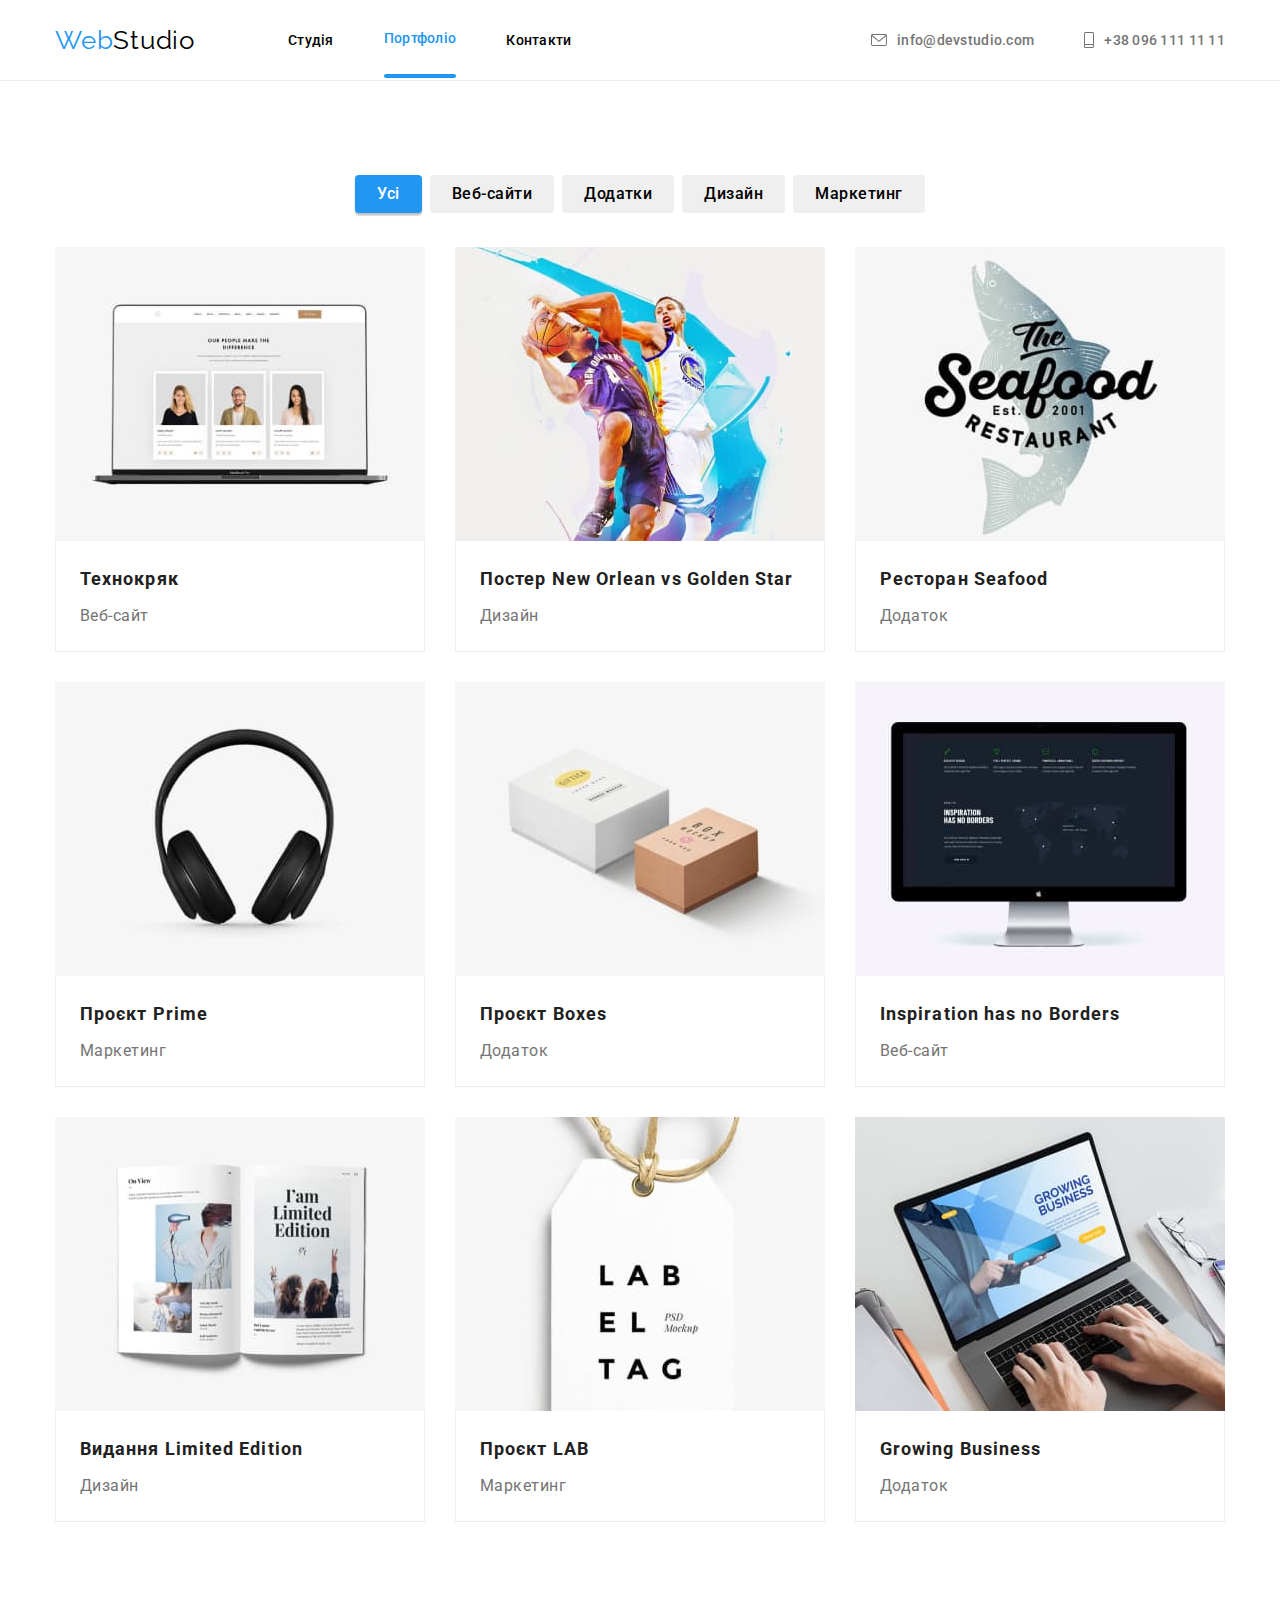
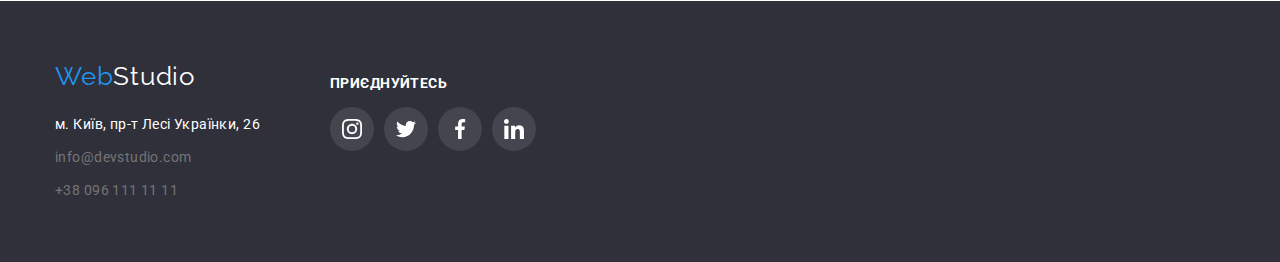
==== portfolio.html @ 709e51bf "update" ====
<!DOCTYPE html>
<html lang="en">
  <head>
    <meta charset="UTF-8" />
    <meta http-equiv="X-UA-Compatible" content="IE=edge" />
    <meta name="viewport" content="width=device-width, initial-scale=1.0" />
    <title>Портфоліо</title>
    <link rel="stylesheet" href="./css/modern-normalize.css" />
    <link rel="stylesheet" href="./css/styles.css" />
    <link rel="preconnect" href="https://fonts.googleapis.com" />
    <link rel="preconnect" href="https://fonts.gstatic.com" crossorigin />
    <link
      href="https://fonts.googleapis.com/css2?family=Montserrat:wght@400;700&family=Raleway:wght@700&family=Roboto:wght@400;500;700;900&display=swap"
      rel="stylesheet"
    />
  </head>
  <body>
    <!-- шапка -->

    <header class="header-line">
      <div class="container">
        <div class="container-header">
          <div class="logo">
            <a class="studio-logo decoration-link" href="./index.html">
              <span class="web-logo">Web</span>Studio</a
            >
          </div>
          <nav class="header-nav">
            <ul class="list-nav decoration-point">
              <li class="item">
                <a class="transition-effects-header link decoration-link" href="./index.html">Студія</a>
              </li>
              <li class="item">
                <a class="transition-effects-header link decoration-link current" href="./portfolio.html">Портфоліо</a>
              </li>
              <li class="item">
                <a class="transition-effects-header link decoration-link" href="">Контакти</a>
              </li>
            </ul>
          </nav>
          <ul class="list-contact decoration-point">
            <li class="item">
              <a class="transition-effects-header link decoration-link" href="mailto:info@devstudio.com">
                <svg class="icon-mail">
                  <use href="./images/icons.svg#icon-envelope"></use>
                </svg>
                info@devstudio.com</a
              >
            </li>
            <li class="item">
              <a class="transition-effects-header link decoration-link" href="tel:+380961111111">
                <svg class="icon-smartphone">
                  <use href="./images/icons.svg#icon-smartphone"></use>
                </svg>
                +38 096 111 11 11</a
              >
            </li>
          </ul>
        </div>
      </div>
    </header>

    <!-- контент -->
    <main>
      <section class="section section-portfolio">
        <div class="container">
          <h1 class="hiden">Портфоліо</h1>
          <ul class="list-filter-portfolio decoration-point">
            <li class="button-filter">
              <button class="item-button shadow-effect item-one" type="button">Усі</button>
            </li>
            <li class="button-filter">
              <button class="item-button shadow-effect" type="button">Веб-сайти</button>
            </li>
            <li class="button-filter">
              <button class="item-button shadow-effect" type="button">Додатки</button>
            </li>
            <li class="button-filter">
              <button class="item-button shadow-effect" type="button">Дизайн</button>
            </li>
            <li class="button-filter">
              <button class="item-button shadow-effect" type="button">Маркетинг</button>
            </li>
          </ul>
          <ul class="list-portfolio decoration-point">
            <li class="item-portfolio">
              <a class="link-shadow decoration-link" href="">
                <div class="card-overlay">
                <img
                  src="./img/notebook.jpg"
                  alt="poster with the image of basketball players"
                  height="294"
                  width="370"
                />
                <div class="overlay-link">
                  <p>
                    Ресурс пропонує комплексні пропозиції з різним рівнем функціоналу та сервісів. Все це дозволить відвідувачу отримати вичерпні відомості про компанію чи приватну особу.
                  </p>
                </div>
                </div>
                <div class="card-discription">
                  <h2 class="title-portfolio">Технокряк</h2>
                  <p class="paragraph-portfolio">Веб-сайт</p>
                </div>
              </a>
            </li>
            <li class="item-portfolio">
              <a class="link-shadow decoration-link" href="">
                <div class="card-overlay">
                <img
                  src="./img/basketball-players.jpg"
                  alt="poster with the image of basketball players"
                  height="294"
                  width="370"
                />
                <div class="overlay-link">
                  <p>
                    Lorem ipsum dolor sit, amet consectetur adipisicing elit. Saepe numquam quas quis repellat fuga vitae doloribus impedit excepturi repellendus, doloremque fugit at, ullam incidunt, dolores voluptatem quos deserunt similique? Sint.
                  </p>
                </div>
                </div>
                <div class="card-discription">
                  <h2 class="title-portfolio">Постер New Orlean vs Golden Star</h2>
                  <p class="paragraph-portfolio">Дизайн</p>
                </div>
              </a>
            </li>
            <li class="item-portfolio">
              <a class="link-shadow decoration-link" href="">
                <div class="card-overlay">
                <img
                  src="./img/logotype-the-seafood.jpg"
                  alt="poster with the image of basketball players"
                  height="294"
                  width="370"
                />
                <div class="overlay-link">
                  <p>
                    Lorem ipsum dolor sit, amet consectetur adipisicing elit. Saepe numquam quas quis repellat fuga vitae doloribus impedit excepturi repellendus, doloremque fugit at, ullam incidunt, dolores voluptatem quos deserunt similique? Sint.
                  </p>
                </div>
                </div>
                <div class="card-discription">
                  <h2 class="title-portfolio">Ресторан Seafood</h2>
                  <p class="paragraph-portfolio">Додаток</p>
                </div>
              </a>
            </li>
            <li class="item-portfolio">
              <a class="link-shadow decoration-link" href="">
                <div class="card-overlay">
                <img
                  src="./img/headphone.jpg"
                  alt="poster with the image of basketball players"
                  height="294"
                  width="370"
                />
                <div class="overlay-link">
                  <p>
                    Lorem ipsum dolor sit amet consectetur adipisicing elit. Ex, facere aspernatur eligendi repudiandae, necessitatibus, libero fuga qui dicta rerum cupiditate vero corporis at explicabo mollitia minima consequuntur sunt odit ducimus!
                  </p>
                </div>
                </div>
                <div class="card-discription">
                  <h2 class="title-portfolio">Проєкт Prime</h2>
                  <p class="paragraph-portfolio">Маркетинг</p>
                </div>
              </a>
            </li>
            <li class="item-portfolio">
              <a class="link-shadow decoration-link" href="">
                <div class="card-overlay">
                <img
                  src="./img/two-box.jpg"
                  alt="poster with the image of basketball players"
                  height="294"
                  width="370"
                />
                <div class="overlay-link">
                  <p>
                    Lorem ipsum, dolor sit amet consectetur adipisicing elit. Rem reiciendis quo commodi autem magnam, tempora vel sunt omnis, repellendus, quibusdam voluptates. Eaque maiores, magni non facere harum consequatur tempora ullam?
                  </p>
                </div>
                </div>
                <div class="card-discription">
                  <h2 class="title-portfolio">Проєкт Boxes</h2>
                  <p class="paragraph-portfolio">Додаток</p>
                </div>
              </a>
            </li>
            <li class="item-portfolio">
              <a class="link-shadow decoration-link" href="">
                <div class="card-overlay">
                <img
                  src="./img/monitor.jpg"
                  alt="poster with the image of basketball players"
                  height="294"
                  width="370"
                />
                <div class="overlay-link">
                  <p>
                    Lorem ipsum dolor sit amet consectetur adipisicing elit. Ut sapiente itaque a ipsam quam quis corrupti odit reiciendis libero omnis veritatis voluptatum quod hic, error distinctio vero autem, architecto nulla?
                  </p>
                </div>
                </div>
                <div class="card-discription">
                  <h2 class="title-portfolio">Inspiration has no Borders</h2>
                  <p class="paragraph-portfolio">Веб-сайт</p>
                </div>
              </a>
            </li>
            <li class="item-portfolio">
              <a class="link-shadow decoration-link" href="">
                <div class="card-overlay">
                <img
                  src="./img/book.jpg"
                  alt="poster with the image of basketball players"
                  height="294"
                  width="370"
                />
                <div class="overlay-link">
                  <p>
                    Lorem, ipsum dolor sit amet consectetur adipisicing elit. Non, consequatur in eaque distinctio sequi animi at tempore unde quas voluptates optio obcaecati ipsa magnam illo labore corrupti ea soluta ex.
                  </p>
                </div>
                </div>
                <div class="card-discription">
                  <h2 class="title-portfolio">Видання Limited Edition</h2>
                  <p class="paragraph-portfolio">Дизайн</p>
                </div>
              </a>
            </li>
            <li class="item-portfolio">
              <a class="link-shadow decoration-link" href="">
                <div class="card-overlay">
                <img
                  src="./img/label.jpg"
                  alt="poster with the image of basketball players"
                  height="294"
                  width="370"
                />
                <div class="overlay-link">
                  <p>
                    Lorem ipsum dolor sit, amet consectetur adipisicing elit. Saepe numquam quas quis repellat fuga vitae doloribus impedit excepturi repellendus, doloremque fugit at, ullam incidunt, dolores voluptatem quos deserunt similique? Sint.
                  </p>
                </div>
                </div>
                <div class="card-discription">
                  <h2 class="title-portfolio">Проєкт LAB</h2>
                  <p class="paragraph-portfolio">Маркетинг</p>
                </div>
              </a>
            </li>
            <li class="item-portfolio">
              <a class="link-shadow decoration-link" href="">
                <div class="card-overlay">
                <img
                  src="./img/laptop.jpg"
                  alt="poster with the image of basketball players"
                  height="294"
                  width="370"
                />
                <div class="overlay-link">
                  <p>
                    Lorem ipsum dolor sit, amet consectetur adipisicing elit. Saepe numquam quas quis repellat fuga vitae doloribus impedit excepturi repellendus, doloremque fugit at, ullam incidunt, dolores voluptatem quos deserunt similique? Sint.
                  </p>
                </div>
                </div>
                <div class="card-discription">
                  <h2 class="title-portfolio">Growing Business</h2>
                  <p class="paragraph-portfolio">Додаток</p>
                </div>
              </a>
            </li>
          </ul>
        </div>
      </section>
    </main>

    <!-- Підвал -->

    <footer>
      <div class="set-footer">
        <div class="container container-footer">
          <div class="logo-address">
            <div class="logo-footer">
              <a class="studio-logo-footer decoration-link" href="./index.html">
                <span class="web-logo">Web</span>Studio</a
              >
            </div>
            <address>
              <ul class="list-contact-address decoration-point">
                <li class="styles-link">
                  <a
                    class="link-address style-address decoration-link"
                    href="https://goo.gl/maps/E6FotYMbGwr5JEnZ7"
                    target="_blank"
                    rel="noopener nofollow noreferrer"
                    >м. Київ, пр-т Лесі Українки, 26</a
                  >
                </li>
                <li class="styles-link">
                  <a
                    class="contact-link-address style-address decoration-link"
                    href="mailto:info@devstudio.com"
                    >info@devstudio.com</a
                  >
                </li>
                <li class="styles-link">
                  <a
                    class="contact-link-address style-address decoration-link"
                    href="tel:+380961111111"
                    >+38 096 111 11 11</a
                  >
                </li>
              </ul>
            </address>
          </div>
          <div class="footer-contacts-link">
            <p>ПРИЄДНУЙТЕСЬ</p>
            <ul class="style-contacts-link decoration-point">
              <li>
                <a class="transition-effects-team icon-size icon-size-footer" href="">
                    <svg class="icon-instagram" width="20" height="20">
                      <use href="./images/icons.svg#icon-instagram"></use>
                    </svg>
                </a>
              </li>
              <li>
                <a class="transition-effects-team icon-size icon-size-footer" href="">
                    <svg class="icon-twitter" width="20" height="20">
                      <use href="./images/icons.svg#icon-twitter"></use>
                    </svg>
                </a>
              </li>
              <li>
                <a class="transition-effects-team icon-size icon-size-footer" href="">
                    <svg class="icon-facebook" width="20" height="20">
                      <use href="./images/icons.svg#icon-facebook"></use>
                    </svg>
                </a>
              </li>
              <li>
                <a class="transition-effects-team icon-size icon-size-footer" href="">
                    <svg class="icon-linkedin" width="20" height="20">
                      <use href="./images/icons.svg#icon-linkedin"></use>
                    </svg>
                </a>
              </li>
            </ul>
          </div>
        </div>
      </div>
    </footer>
  </body>
</html>
---- css/styles.css ----
/* ----------------------------(color-variables)------------------------------ */
:root {
  --blue-color: #2196f3;
  --white-color: #fff;
  --black-color: #000;
  --gray-color: #757575;
  --gray-team-contacts-color: #AFB1B8;
  --black-text-color: #212121;
  --white-background-color: #f5f5f5;
  --white-background-team-color:#F5F4FA;
  --card-border-color: #EEEEEE;
  --gray-background-color: #2f303a;
  --card-shadow-team: 0px 1px 3px rgba(0, 0, 0, 0.12), 0px 1px 1px rgba(0, 0, 0, 0.14),
    0px 2px 1px rgba(0, 0, 0, 0.2);
  --card-shadow-filter: 0px 3px 1px rgba(0, 0, 0, 0.1), 0px 1px 2px rgba(0, 0, 0, 0.08),
    0px 2px 2px rgba(0, 0, 0, 0.12);
  --card-shadow-hight: 0px 1px 1px rgba(0, 0, 0, 0.12), 0px 4px 4px rgba(0, 0, 0, 0.06), 1px 4px 16px rgba(0, 0, 0, 0.16);
  --border-test: 1px solid tomato;
  --backdrop-background-color:rgba(0, 0, 0, 0.2);
  --box-shadow-modal: 0px 1px 3px rgba(0, 0, 0, 0.12), 0px 1px 1px rgba(0, 0, 0, 0.14), 0px 2px 1px rgba(0, 0, 0, 0.2);
}

/* BODY */

body {
  font-family: 'roboto', 'montserrat', sans-serif;
  color: var(--black-color);
}

img {
  display: block;
}

.decoration-link {
  text-decoration: none;
  color: var(--black-color);
}

.decoration-point {
  list-style: none;
  padding: 0;
}

/* text hiden */

.hiden {
  position: absolute;
  width: 1px;
  height: 1px;
  margin: -1px;
  border: 0;
  padding: 0;

  white-space: nowrap;
  clip-path: inset(100%);
  clip: rect(0 0 0 0);
  overflow: hidden;
}
/* відступ */

.conteiner-header-footer {
  margin: 0 auto;
}

.container {
  width: 1200px;
  padding-left: 15px;
  padding-right: 15px;
  margin-left: auto;
  margin-right: auto;
  /* test border */
  /* border: var(--border-test);  */
}

.header-line {
  border-bottom: 1px solid #ECECEC;
}
/* ----------------------------------------HEADER-------------------------------- */
.container-header {
  display: flex;
  align-items: center;
}

.logo {
  margin-right: 93px;
}

.studio-logo {
  font-family: 'raleway', sans-serif;
  font-size: 26px;
  line-height: calc(31 / 26);
  letter-spacing: 0.03em;
  box-sizing: border-box;
  align-items: center;
  padding-top: 24px;
  padding-bottom: 25px;
}

.list-contact,
.list-nav {
  font-weight: 500;
  font-size: 14px;
  line-height: calc(16 / 14);
  letter-spacing: 0.02em;
  color: var(--black-text-color);
}

.list-nav {
  display: flex;
  justify-content: center;
  align-items: center;
  margin: 0;
}

.list-contact {
  display: flex;
  margin-left: auto;
  margin-top: 0;
  margin-bottom: 0;
  color: var(--gray-color);
}

.list-nav .item:not(:last-child) {
  margin-right: 50px;
}

.list-nav .link {
  justify-content: center;
  padding-top: 32px;
  padding-bottom: 32px;
  cursor: pointer;
  align-items: center;
}

.list-contact .link {
  display: flex;
  justify-content: center;
  padding-top: 32px;
  padding-bottom: 32px;
  cursor: pointer;
  align-items: center;
}

.current::after{
  content: "";

  display: block;
  position: relative;
  height: 4px;
  border-radius: 2px;
  background-color: var(--blue-color);
  bottom: -28px;
}

.list-contact .link{
  color: var(--gray-color);
}

.icon-mail {
  display: inline;
  width: 16px;
  height: 12px;
  fill: currentColor;
  margin-right: 10px;
}

.icon-smartphone {
  width: 10px;
  height: 16px;
  fill: currentColor;
  margin-right: 10px;
}

.list-contact .item:not(:last-child) {
  margin-right: 50px;
}

.web-logo {
  color: var(--blue-color);
}

.current {
  color: var(--blue-color);
}

.item .link:hover,
.item .link:focus {
  color: var(--blue-color);
}

.item .link:active {
  color: var(--gray-color);
}

.transition-effects-header {
  transition: color 250ms cubic-bezier(0.4, 0, 0.2, 1);
}

/* ---------------------------МОДАЛЬНЕ ВІКНО---------------------------- */

.backdrop {
  position:fixed;
  top: 0;
  left: 0;
  width: 100%;
  height: 100%;
  background-color: var(--backdrop-background-color);

  opacity: 1;
  transition: opacity 250ms cubic-bezier(0.4, 0, 0.2, 1);
}

.backdrop.is-hidden{
  opacity: 0;
  pointer-events: none;
  visibility:visible;
}

.backdrop.backdrop.is-hidden .modal{
  transform: translate(-50%, -50%) scale(0.9);
}

.modal {
  position: absolute;
  top:50%;
  left:50%;

  height: 581px;
  width: 528px;

  background-color: var(--white-color);
  border-radius: 4px;
  box-shadow: var(--box-shadow-modal);
  transform: translate(-50%, -50%) scale(1);
  transition: transform 250ms cubic-bezier(0.4, 0, 0.2, 1);
}

.close-button {
  display: flex;
  justify-content: center;
  align-items: center;
  border: 1px solid var(--gray-color);
  height: 30px;
  width: 30px;
  border-radius: 50%;
  padding-top: 6px;
  padding-bottom: 6px;
  margin-top: 8px;
  margin-right: 8px;
  cursor: pointer;
  transition: fill 250ms cubic-bezier(0.4, 0, 0.2, 1), border-color 250ms cubic-bezier(0.4, 0, 0.2, 1);
}

.close-button:hover {
  fill:var(--blue-color);
  border-color: var(--blue-color);
}

.position-button {
  display: block;
  position: absolute;
  right: 0;
}

/* ---------------------------------------------------------------------- */
/* ----------------------------------MAIN-------------------------------- */

/* ==================================MAIN-1============================== */

/* SECTION HERO */

.section-hero {
  background-color: var(--gray-background-color);
  padding-top: 200px;
  padding-bottom: 200px;
  width: 1600px;
  margin: 0 auto;
  background-image: linear-gradient(rgba(47, 48, 58, 0.4),rgba(47, 48, 58, 0.4)), url("../img/hero.jpg");
}

.title-hero {
  font-weight: 900;
  font-size: 44px;
  line-height: calc(60 / 44);
  text-align: center;
  letter-spacing: 0.06em;
  text-transform: uppercase;
  color: var(--white-color);
  margin: 0 auto;
  margin-bottom: 30px;
}

.button-hero {
  color: var(--white-color);
  background-color: var(--blue-color);
  font-weight: 700;
  font-size: 16px;
  line-height: calc(30 / 16);
  letter-spacing: 0.06em;
  padding: 10px 32px;
  border: 0;
  border-radius: 4px;
  display: flex;
  margin: auto;
  cursor: pointer;
}

.button-hero:hover,
.button-hero:focus {
  color: var(--black-color);
  background-color: var(--white-color);
}

.transition-effects-hero {
  transition: color 250ms cubic-bezier(0.4, 0, 0.2, 1), background-color 250ms cubic-bezier(0.4, 0, 0.2, 1);
}

/* SECTION FEATURES */

.section-features {
  padding-top: 94px;
  
}

.list-features .item {
  width: 270px;
  padding: 0;
}

.title-features {
  font-size: 14px;
  line-height: calc(16 / 14);
  letter-spacing: 0.03em;
  text-transform: uppercase;
  color: var(--black-text-color);
  margin-top: 30px;
}

.paragraph-features {
  font-size: 14px;
  line-height: calc(24 / 14);
  letter-spacing: 0.03em;
  color: var(--gray-color);
  margin-top: 0;
  margin-bottom: 0;
}

.list-features {
  display: flex;
  justify-content: center;
  gap: 30px;
  margin-top: 0;
  margin-bottom: 0;
}

.icon-position {
  display: flex;
  justify-content: center;
  align-items: center;
  width: 270px;
  height: 120px;
  background-color: var(--white-background-team-color);
}

/* TITLE (заголовки) */

.title {
  font-size: 36px;
  line-height: calc(42 / 36);
  text-align: center;
  letter-spacing: 0.03em;
  margin-top: 0;
  margin-bottom: 50px;
  color: var(--black-text-color);
}

/* WORKS */

.section-works {
  padding-top:94px;
  padding-bottom: 94px;
}

.list-works {
  height: 294px;
  display: flex;
  justify-content: center;
  margin-top: 0;
  margin-bottom: 0;
}

.item-works:not(:first-child) {
  margin-left: 30px;
}

.item-works {
  position: relative;
}

.thumb {
  display:flex;
  align-items: center;
  justify-content: center;
  position: absolute;
  bottom: 0;
  width: 370px;
  height: 70px;
  color: var(--white-color);
  background-color: rgba(47, 48, 58, 0.8);

  font-weight: 700;
  font-size: 14px;
  line-height: calc(16 / 14);
  text-align: center;
  letter-spacing: 0.03em;
  text-transform: uppercase;
}


/* TEAM */

.section-team {
  padding-top: 94px;
  padding-bottom: 94px;
  background-color: var(--white-background-team-color);
  color: var(--black-text-color);
}

.title-team {
  margin-top: 30px;
  font-size: 16px;
  line-height: calc(19 / 16);
  letter-spacing: 0.03em;
}

.list-team {
  display: flex;
  justify-content: center;
  margin-top: 0;
  margin-bottom: 0;
}

.item-team {
  display: block;
  text-align: center;
  margin: 15px;
  margin-top: 0;
  margin-bottom: 0;
  box-shadow: var(--card-shadow-team);
  border-radius: 0px 0px 4px 4px;
  background-color: var(--white-color);
  
}

.paragraph-team {
  color: var(--gray-color);
}

.team-contacts {
  display: inline-flex;
  gap: 10px;
  margin-bottom: 30px;
}

.icon-size {
  display: inline-flex;
  justify-content: center;
  align-items: center;
  width: 44px;
  height: 44px;
  fill: var(--gray-team-contacts-color);
  border-radius: 50%;
}

.icon-size:hover,
.icon-size:focus {
  background-color: var(--blue-color);
  fill: var(--white-color);
}

.transition-effects-team {
  transition: fill 250ms cubic-bezier(0.4, 0, 0.2, 1), background-color 250ms cubic-bezier(0.4, 0, 0.2, 1);
}

/* SECTION COMPANY CLIENT */

.company-client {
  padding-top: 94px;
  padding-bottom: 94px;
  text-align: center;
}

.companies{
  display: flex;
  justify-content: center;
  gap: 30px;
}

.icon-styles {
  display: inline-flex;
  justify-content: center;
  align-items: center;
  width: 170px;
  height: 92px;
  border: 1px solid #AFB1B8;
  border-radius: 4px;
  fill: var(--gray-team-contacts-color);
}

.icon-styles:hover,
.icon-styles:focus {
  border: 1px solid var(--blue-color);
  fill: var(--blue-color);
}

.transition-effects-company {
  transition: fill 250ms cubic-bezier(0.4, 0, 0.2, 1), border 250ms cubic-bezier(0.4, 0, 0.2, 1);
}

/* ==================================MAIN-2================================= */

/* PORTFOLIO */

.section-portfolio {
  padding-top: 94px;
  padding-bottom: 94px;
}

.list-filter-portfolio {
  display: flex;
  justify-content: center;
  margin: 0;
  margin-bottom: 34px;
}

.button-filter:not(:last-child) {
  margin-right: 8px;
}

.item-portfolio:nth-last-child(-n + 3) {
  margin-bottom: 0;
}

.title-portfolio {
  margin-top: 0;
  margin-bottom: 0;
  color: var(--black-text-color);
}

.paragraph-portfolio {
  margin-top: 4px;
  margin-bottom: 0;
}

.item-button {
  padding: 6px 22px;
  border-radius: 4px;
  border: 0;
  cursor: pointer;
}

.shadow-effect {
  transition: box-shadow 250ms cubic-bezier(0.4, 0, 0.2, 1), color 250ms cubic-bezier(0.4, 0, 0.2, 1) , background-color 250ms cubic-bezier(0.4, 0, 0.2, 1);
}

.card-discription {
  padding-left: 24px;
  padding-top: 20px;
  padding-bottom: 20px;
  border: 1px solid var(--card-border-color);
  border-top: inherit;
} 

.list-portfolio {
  display: flex;
  flex-wrap: wrap;
  margin-top: 0;
  margin-bottom: 0;
  margin: -15px;
}

.item-portfolio {
  width: 370px;
  margin: 15px;
}

.discription-link {
  display: block;
}

.item-portfolio:nth-child(3n) {
  margin-right: 0px;
}

.item-portfolio:nth-last-child(-n + 3) {
  margin-bottom: 0;
}

.list-filter-portfolio .item-button {
  font-weight: 500;
  font-size: 16px;
  line-height: calc(26 / 16);
  text-align: center;
  letter-spacing: 0.03em;
}

.card-discription .title-portfolio {
  font-size: 18px;
  line-height: calc(36 / 18);
  letter-spacing: 0.06em;
}

.card-discription .paragraph-portfolio {
  font-size: 16px;
  line-height: calc(30 / 16);
  letter-spacing: 0.03em;
  color: var(--gray-color);
}

.item-one {
  background-color: var(--blue-color);
  color: var(--white-color);
  box-shadow: var(--card-shadow-filter);
}

.item-portfolio .link-shadow {
  display: inline-block;
}

.item-portfolio .link-shadow:hover,
.item-portfolio .link-shadow:focus {
  box-shadow: var(--card-shadow-hight);
}

.item-button:focus,
.item-button:hover {
  background-color: var(--blue-color);
  color: var(--white-color);
  box-shadow: var(--card-shadow-filter);
}

.list-filter-portfolio .item-button:active {
  color: #a7a7a7;
  background-color:#0086d4;
}

.card-overlay {
  position: relative;
  overflow: hidden;
}

.overlay-link p {
  padding: 63px 24px 63px 24px;
  margin: 0;
}

.overlay-link {
  position: absolute;
  width: 370px;
  height: 294px;
  /* padding: 63px 24px 63px 24px; */
  background-color:rgba(33, 150, 243, 0.9);
  transform: translateY(0);
  transition: transform 250ms cubic-bezier(0.4, 0, 0.2, 1);

  font-weight: 400;
  font-size: 18px;
  line-height: calc(28 / 18);
  letter-spacing: 0.03em;
  color: var(--white-color);
}

.link-shadow:hover .overlay-link {
  transform: translateY(-100%);
}

.link-shadow {
  transition: box-shadow 250ms cubic-bezier(0.4, 0, 0.2, 1);
}

/* ++++++++++++++++++!(ALERT)ТИМЧАСОВО!(ALERT)++++++++++++++++++++ */

.paragraph-hiden {
  /* display: none; */
}

/* +++++++++++++++++!(ALERT)ТИМЧАСОВО!(ALERT)+++++++++++++++++++++ */
/* ------------------------------------------------------------------------- */
/* -------------------------------footer------------------------------------ */

.set-footer{
  background-color: var(--gray-background-color);
  padding-top: 60px;
  padding-bottom: 60px;
}

.container-footer {
  display: flex;
}

.logo-footer .studio-logo-footer {
  color: var(--white-color);
}

.logo-footer {
  font-family: 'raleway', sans-serif;
  font-size: 26px;
  display: flex;
  line-height: calc(31 / 26);
  letter-spacing: 0.03em;
  margin-right: auto;
  margin-bottom: 20px;
}

.list-contact-address {
  font-style: normal;
  margin-top: 0;
  margin-bottom: 0;
  font-size: 14px;
  line-height: calc(24 / 14);
  letter-spacing: 0.03em;
}

.style-address {
  transition: color 250ms cubic-bezier(0.4, 0, 0.2, 1);
}

.style-address:hover,
.style-address:focus {
  color: var(--blue-color);
}

.styles-link:not(:last-child) {
  margin-bottom: 9px;
}

.link-address {
  color: var(--white-color);
}

.contact-link-address {
  color: var(--gray-color);
}

.logo-address {
  margin-right: 70px;
}

.footer-contacts-link {
  color: var(--white-color);
  margin-right: auto;
  padding-top: 14px;
}

.footer-contacts-link p {

  font-weight: 700;
  font-size: 14px;
  line-height: calc(16 / 14);
  letter-spacing: 0.03em;
  text-transform: uppercase;
  margin-top: 0;
}

.icon-size-footer{
  background-color: rgba(255, 255, 255, 0.1);
  fill: var(--white-color);
}

.style-contacts-link {
  display: flex;
  gap: 10px;
}
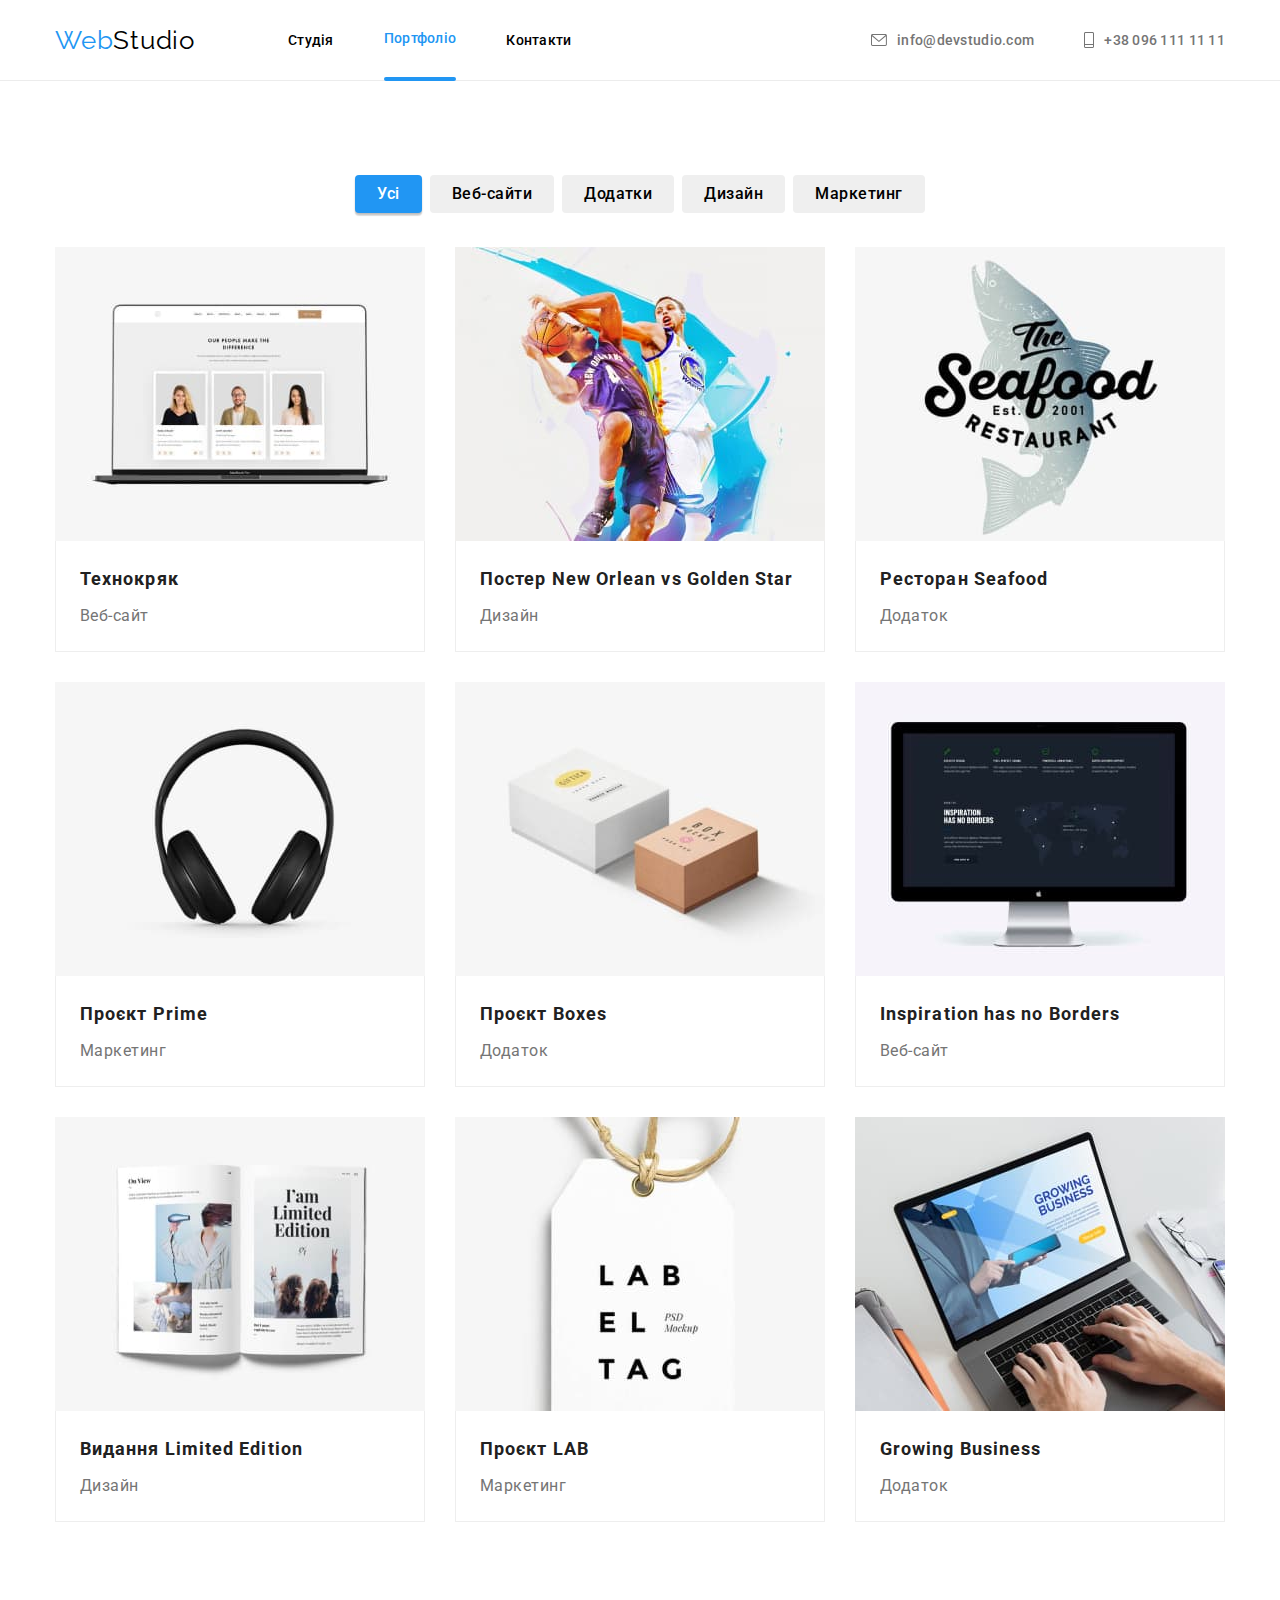
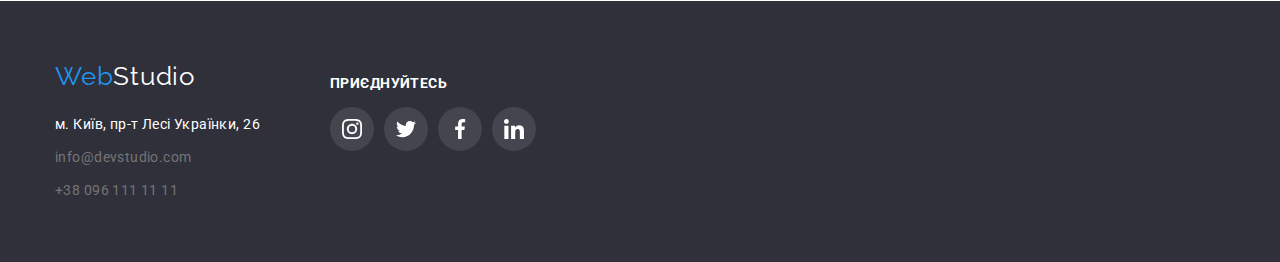
==== commit 8e5a95df: "update" ====
--- a/portfolio.html
+++ b/portfolio.html
@@ -28,19 +28,19 @@
           <nav class="header-nav">
             <ul class="list-nav decoration-point">
               <li class="item">
-                <a class="transition-effects-header link decoration-link" href="./index.html">Студія</a>
+                <a class="link decoration-link" href="./index.html">Студія</a>
               </li>
               <li class="item">
-                <a class="transition-effects-header link decoration-link current" href="./portfolio.html">Портфоліо</a>
+                <a class="link decoration-link current" href="./portfolio.html">Портфоліо</a>
               </li>
               <li class="item">
-                <a class="transition-effects-header link decoration-link" href="">Контакти</a>
+                <a class="link decoration-link" href="">Контакти</a>
               </li>
             </ul>
           </nav>
           <ul class="list-contact decoration-point">
             <li class="item">
-              <a class="transition-effects-header link decoration-link" href="mailto:info@devstudio.com">
+              <a class="link decoration-link" href="mailto:info@devstudio.com">
                 <svg class="icon-mail">
                   <use href="./images/icons.svg#icon-envelope"></use>
                 </svg>
@@ -48,7 +48,7 @@
               >
             </li>
             <li class="item">
-              <a class="transition-effects-header link decoration-link" href="tel:+380961111111">
+              <a class="link decoration-link" href="tel:+380961111111">
                 <svg class="icon-smartphone">
                   <use href="./images/icons.svg#icon-smartphone"></use>
                 </svg>
@@ -67,19 +67,19 @@
           <h1 class="hiden">Портфоліо</h1>
           <ul class="list-filter-portfolio decoration-point">
             <li class="button-filter">
-              <button class="item-button shadow-effect item-one" type="button">Усі</button>
-            </li>
-            <li class="button-filter">
-              <button class="item-button shadow-effect" type="button">Веб-сайти</button>
-            </li>
-            <li class="button-filter">
-              <button class="item-button shadow-effect" type="button">Додатки</button>
-            </li>
-            <li class="button-filter">
-              <button class="item-button shadow-effect" type="button">Дизайн</button>
-            </li>
-            <li class="button-filter">
-              <button class="item-button shadow-effect" type="button">Маркетинг</button>
+              <button class="item-button item-one" type="button">Усі</button>
+            </li>
+            <li class="button-filter">
+              <button class="item-button" type="button">Веб-сайти</button>
+            </li>
+            <li class="button-filter">
+              <button class="item-button" type="button">Додатки</button>
+            </li>
+            <li class="button-filter">
+              <button class="item-button" type="button">Дизайн</button>
+            </li>
+            <li class="button-filter">
+              <button class="item-button" type="button">Маркетинг</button>
             </li>
           </ul>
           <ul class="list-portfolio decoration-point">
@@ -320,28 +320,28 @@
             <p>ПРИЄДНУЙТЕСЬ</p>
             <ul class="style-contacts-link decoration-point">
               <li>
-                <a class="transition-effects-team icon-size icon-size-footer" href="">
+                <a class="icon-size icon-size-footer" href="">
                     <svg class="icon-instagram" width="20" height="20">
                       <use href="./images/icons.svg#icon-instagram"></use>
                     </svg>
                 </a>
               </li>
               <li>
-                <a class="transition-effects-team icon-size icon-size-footer" href="">
+                <a class="icon-size icon-size-footer" href="">
                     <svg class="icon-twitter" width="20" height="20">
                       <use href="./images/icons.svg#icon-twitter"></use>
                     </svg>
                 </a>
               </li>
               <li>
-                <a class="transition-effects-team icon-size icon-size-footer" href="">
+                <a class="icon-size icon-size-footer" href="">
                     <svg class="icon-facebook" width="20" height="20">
                       <use href="./images/icons.svg#icon-facebook"></use>
                     </svg>
                 </a>
               </li>
               <li>
-                <a class="transition-effects-team icon-size icon-size-footer" href="">
+                <a class="icon-size icon-size-footer" href="">
                     <svg class="icon-linkedin" width="20" height="20">
                       <use href="./images/icons.svg#icon-linkedin"></use>
                     </svg>
--- a/css/styles.css
+++ b/css/styles.css
@@ -141,6 +141,10 @@
   align-items: center;
 }
 
+.header-line .link {
+  transition: color 250ms cubic-bezier(0.4, 0, 0.2, 1);
+}
+
 .current::after{
   content: "";
 
@@ -149,7 +153,7 @@
   height: 4px;
   border-radius: 2px;
   background-color: var(--blue-color);
-  bottom: -28px;
+  bottom: -31px;
 }
 
 .list-contact .link{
@@ -190,10 +194,6 @@
 
 .item .link:active {
   color: var(--gray-color);
-}
-
-.transition-effects-header {
-  transition: color 250ms cubic-bezier(0.4, 0, 0.2, 1);
 }
 
 /* ---------------------------МОДАЛЬНЕ ВІКНО---------------------------- */
@@ -248,6 +248,7 @@
   margin-top: 8px;
   margin-right: 8px;
   cursor: pointer;
+  
   transition: fill 250ms cubic-bezier(0.4, 0, 0.2, 1), border-color 250ms cubic-bezier(0.4, 0, 0.2, 1);
 }
 
@@ -303,16 +304,14 @@
   display: flex;
   margin: auto;
   cursor: pointer;
+
+  transition: color 250ms cubic-bezier(0.4, 0, 0.2, 1), background-color 250ms cubic-bezier(0.4, 0, 0.2, 1);
 }
 
 .button-hero:hover,
 .button-hero:focus {
   color: var(--black-color);
   background-color: var(--white-color);
-}
-
-.transition-effects-hero {
-  transition: color 250ms cubic-bezier(0.4, 0, 0.2, 1), background-color 250ms cubic-bezier(0.4, 0, 0.2, 1);
 }
 
 /* SECTION FEATURES */
@@ -470,6 +469,8 @@
   height: 44px;
   fill: var(--gray-team-contacts-color);
   border-radius: 50%;
+
+  transition: fill 250ms cubic-bezier(0.4, 0, 0.2, 1), background-color 250ms cubic-bezier(0.4, 0, 0.2, 1);
 }
 
 .icon-size:hover,
@@ -478,10 +479,6 @@
   fill: var(--white-color);
 }
 
-.transition-effects-team {
-  transition: fill 250ms cubic-bezier(0.4, 0, 0.2, 1), background-color 250ms cubic-bezier(0.4, 0, 0.2, 1);
-}
-
 /* SECTION COMPANY CLIENT */
 
 .company-client {
@@ -494,6 +491,7 @@
   display: flex;
   justify-content: center;
   gap: 30px;
+  margin: 0;
 }
 
 .icon-styles {
@@ -505,16 +503,14 @@
   border: 1px solid #AFB1B8;
   border-radius: 4px;
   fill: var(--gray-team-contacts-color);
+
+  transition: fill 250ms cubic-bezier(0.4, 0, 0.2, 1), border 250ms cubic-bezier(0.4, 0, 0.2, 1);
 }
 
 .icon-styles:hover,
 .icon-styles:focus {
   border: 1px solid var(--blue-color);
   fill: var(--blue-color);
-}
-
-.transition-effects-company {
-  transition: fill 250ms cubic-bezier(0.4, 0, 0.2, 1), border 250ms cubic-bezier(0.4, 0, 0.2, 1);
 }
 
 /* ==================================MAIN-2================================= */
@@ -557,10 +553,8 @@
   border-radius: 4px;
   border: 0;
   cursor: pointer;
-}
-
-.shadow-effect {
-  transition: box-shadow 250ms cubic-bezier(0.4, 0, 0.2, 1), color 250ms cubic-bezier(0.4, 0, 0.2, 1) , background-color 250ms cubic-bezier(0.4, 0, 0.2, 1);
+
+  transition: box-shadow 250ms cubic-bezier(0.4, 0, 0.2, 1), color 250ms cubic-bezier(0.4, 0, 0.2, 1), background-color 250ms cubic-bezier(0.4, 0, 0.2, 1);
 }
 
 .card-discription {
@@ -658,7 +652,6 @@
   position: absolute;
   width: 370px;
   height: 294px;
-  /* padding: 63px 24px 63px 24px; */
   background-color:rgba(33, 150, 243, 0.9);
   transform: translateY(0);
   transition: transform 250ms cubic-bezier(0.4, 0, 0.2, 1);
@@ -721,21 +714,23 @@
   letter-spacing: 0.03em;
 }
 
-.style-address {
-  transition: color 250ms cubic-bezier(0.4, 0, 0.2, 1);
-}
-
 .style-address:hover,
 .style-address:focus {
   color: var(--blue-color);
 }
 
+.style-address {
+  transition: color 250ms cubic-bezier(0.4, 0, 0.2, 1);
+}
+
 .styles-link:not(:last-child) {
   margin-bottom: 9px;
 }
 
 .link-address {
   color: var(--white-color);
+
+  transition: color 250ms cubic-bezier(0.4, 0, 0.2, 1);
 }
 
 .contact-link-address {
